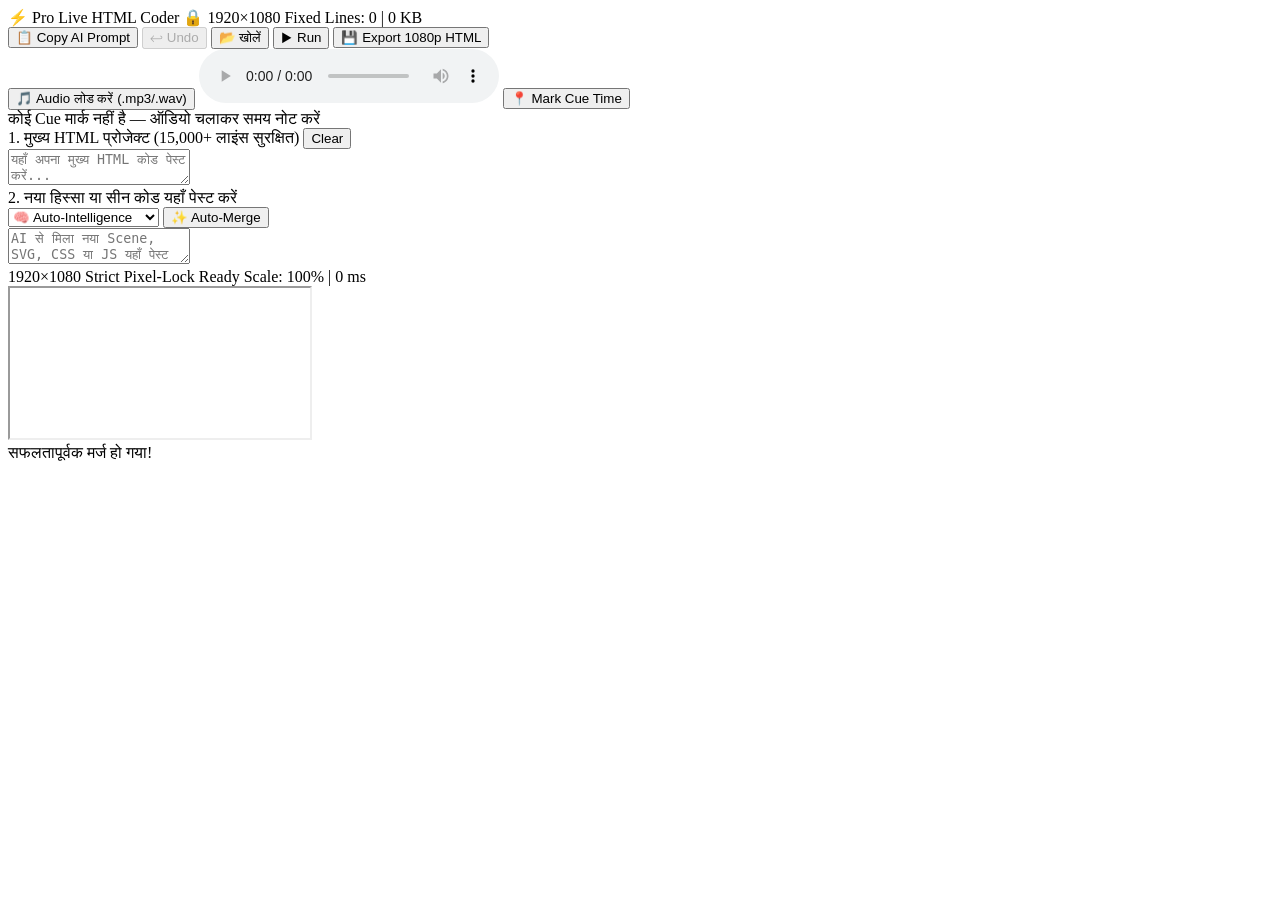
==== index.html @ ef99fb15 "Create index.html" ====
<!DOCTYPE html>
<html lang="hi">
<head>
  <meta charset="UTF-8" />
  <meta name="viewport" content="width=device-width, initial-scale=1.0" />
  <title>Pro Live HTML Coder — GitHub Studio (1920×1080 Locked)</title>
  <link rel="stylesheet" href="style.css" />
</head>
<body>

  <header>
    <div class="brand">
      <span>⚡ Pro Live HTML Coder</span>
      <span class="lock-pill">🔒 1920×1080 Fixed</span>
      <span class="stats" id="sizeBadge">Lines: 0 | 0 KB</span>
    </div>

    <div class="actions">
      <button onclick="copyPromptRule()" class="btn-ai" title="नई चैट में AI को देने के लिए नियम कॉपी करें">📋 Copy AI Prompt</button>
      <button id="undoBtn" onclick="undoMerge()" disabled title="पिछला मर्ज वापस लें">↩ Undo</button>
      <button onclick="loadFile()">📂 खोलें</button>
      <input type="file" id="fileInput" accept=".html,.htm,.txt" hidden />
      <button class="primary" onclick="renderPreview(true)">▶ Run</button>
      <button class="export-btn" onclick="downloadCode()">💾 Export 1080p HTML</button>
    </div>
  </header>

  <!-- Audio Timeline & Cue Marker Bar -->
  <div class="audio-bar">
    <button onclick="document.getElementById('audioInput').click()">🎵 Audio लोड करें (.mp3/.wav)</button>
    <input type="file" id="audioInput" accept="audio/*" hidden />
    <audio id="audioPlayer" controls></audio>
    <button class="cue-btn" onclick="markAudioCue()">📍 Mark Cue Time</button>
    <div class="cue-list" id="cueList">कोई Cue मार्क नहीं है — ऑडियो चलाकर समय नोट करें</div>
  </div>

  <main>
    <!-- Left Column: Code Editor + Smart Snippet Merger -->
    <div class="left-pane">
      <div class="editor-box">
        <div class="box-header">
          <span>1. मुख्य HTML प्रोजेक्ट (15,000+ लाइंस सुरक्षित)</span>
          <button onclick="clearMain()" class="mini-btn">Clear</button>
        </div>
        <textarea id="mainCode" spellcheck="false" placeholder="यहाँ अपना मुख्य HTML कोड पेस्ट करें..."></textarea>
      </div>

      <div class="snippet-box">
        <div class="box-header">
          <span>2. नया हिस्सा या सीन कोड यहाँ पेस्ट करें</span>
          <div class="merge-controls">
            <select id="sceneSelector" title="कहाँ मर्ज करना है">
              <option value="auto">🧠 Auto-Intelligence</option>
              <option value="cursor">📍 At Cursor Position</option>
              <option value="bodyEnd">⬇ End of &lt;/body&gt;</option>
            </select>
            <button class="ai-merge-btn" onclick="intelligentMerge()">✨ Auto-Merge</button>
          </div>
        </div>
        <textarea id="snippetCode" spellcheck="false" placeholder="AI से मिला नया Scene, SVG, CSS या JS यहाँ पेस्ट करें और 'Auto-Merge' दबाएं..."></textarea>
      </div>
    </div>

    <!-- Right Column: Strict 1920x1080 Live Preview -->
    <div class="right-pane">
      <div class="preview-toolbar">
        <span id="statusText">1920×1080 Strict Pixel-Lock Ready</span>
        <span id="renderTime">Scale: 100% | 0 ms</span>
      </div>
      <div class="canvas-wrapper" id="canvasWrapper">
        <div id="stageScaler">
          <iframe id="previewFrame" sandbox="allow-scripts allow-same-origin allow-modals"></iframe>
        </div>
      </div>
    </div>
  </main>

  <div id="toast">सफलतापूर्वक मर्ज हो गया!</div>

  <script src="engine.js"></script>
</body>
</html>
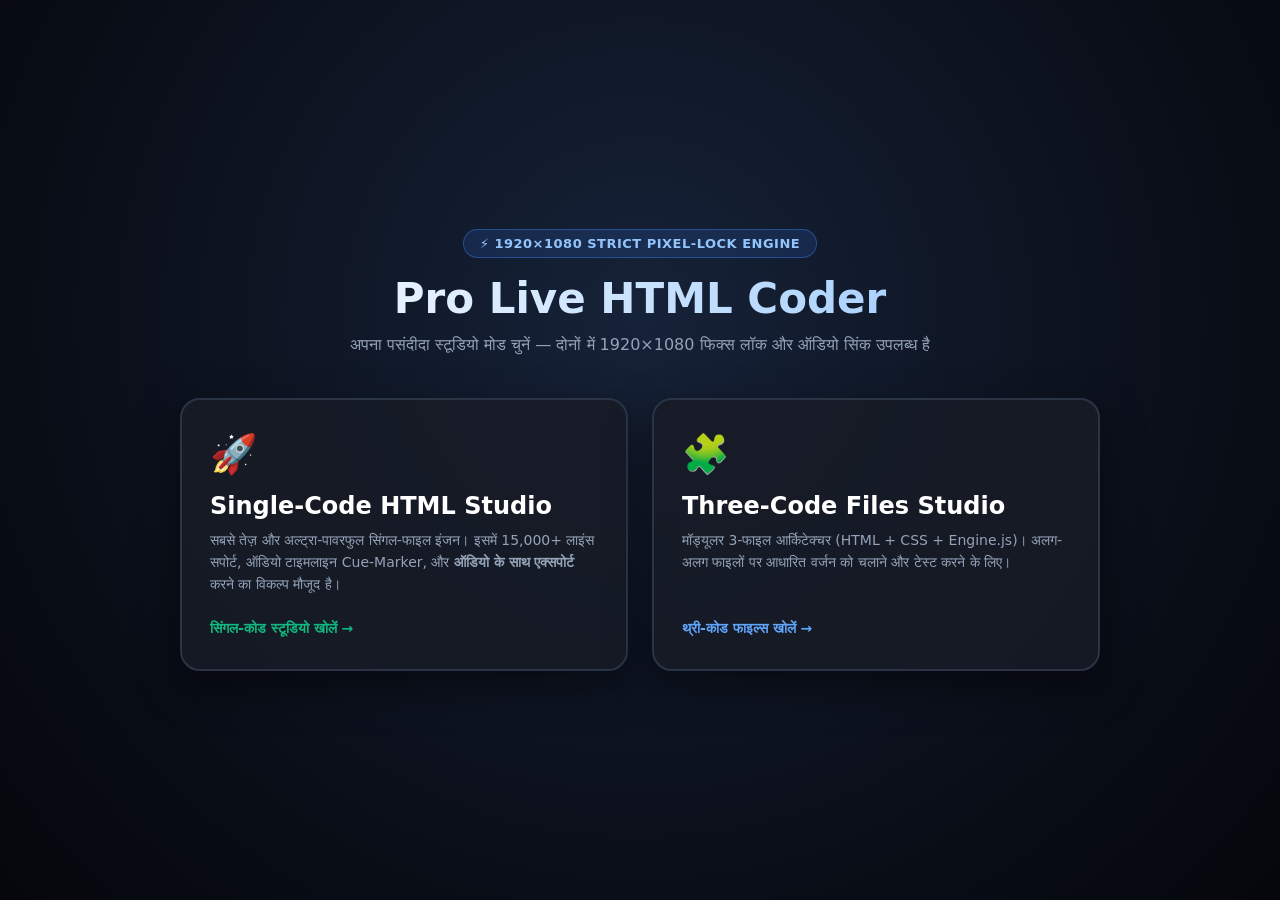
==== commit 2ef23fef: "Create index.html" ====
--- a/index.html
+++ b/index.html
@@ -3,80 +3,139 @@
 <head>
   <meta charset="UTF-8" />
   <meta name="viewport" content="width=device-width, initial-scale=1.0" />
-  <title>Pro Live HTML Coder — GitHub Studio (1920×1080 Locked)</title>
-  <link rel="stylesheet" href="style.css" />
+  <title>Pro Live HTML Coder — Studio Hub</title>
+  <style>
+    * { box-sizing: border-box; margin: 0; padding: 0; }
+    body {
+      font-family: system-ui, -apple-system, sans-serif;
+      background: radial-gradient(circle at 50% 35%, #162238 0%, #090d16 70%, #05070c 100%);
+      color: #f8fafc;
+      height: 100vh;
+      display: flex;
+      flex-direction: column;
+      align-items: center;
+      justify-content: center;
+      padding: 20px;
+    }
+    .hub-container {
+      max-width: 920px;
+      width: 100%;
+      text-align: center;
+    }
+    .badge {
+      display: inline-block;
+      padding: 6px 16px;
+      border-radius: 999px;
+      background: rgba(59, 130, 246, 0.15);
+      border: 1px solid rgba(59, 130, 246, 0.4);
+      color: #93c5fd;
+      font-size: 13px;
+      font-weight: 700;
+      margin-bottom: 16px;
+      letter-spacing: 0.5px;
+    }
+    h1 {
+      font-size: 42px;
+      font-weight: 800;
+      margin-bottom: 12px;
+      background: linear-gradient(90deg, #ffffff, #93c5fd);
+      -webkit-background-clip: text;
+      -webkit-text-fill-color: transparent;
+    }
+    p.subtitle {
+      color: #94a3b8;
+      font-size: 16px;
+      margin-bottom: 44px;
+    }
+    .cards-grid {
+      display: grid;
+      grid-template-columns: repeat(auto-fit, minmax(340px, 1fr));
+      gap: 24px;
+    }
+    .studio-btn {
+      text-decoration: none;
+      background: rgba(23, 28, 38, 0.85);
+      border: 2px solid #2b3445;
+      border-radius: 20px;
+      padding: 32px 28px;
+      text-align: left;
+      color: #f8fafc;
+      transition: all 0.25s ease;
+      display: flex;
+      flex-direction: column;
+      justify-content: space-between;
+      box-shadow: 0 16px 40px rgba(0, 0, 0, 0.5);
+    }
+    .studio-btn:hover {
+      transform: translateY(-6px);
+      border-color: #10b981;
+      background: rgba(28, 36, 50, 0.95);
+      box-shadow: 0 20px 50px rgba(16, 185, 129, 0.2);
+    }
+    .studio-btn.multi:hover {
+      border-color: #3b82f6;
+      box-shadow: 0 20px 50px rgba(59, 130, 246, 0.2);
+    }
+    .icon-box {
+      font-size: 38px;
+      margin-bottom: 16px;
+    }
+    .card-title {
+      font-size: 24px;
+      font-weight: 800;
+      margin-bottom: 10px;
+      color: #ffffff;
+    }
+    .card-desc {
+      font-size: 14px;
+      color: #94a3b8;
+      line-height: 1.55;
+      margin-bottom: 24px;
+    }
+    .launch-tag {
+      display: inline-flex;
+      align-items: center;
+      gap: 8px;
+      font-size: 14px;
+      font-weight: 700;
+      color: #10b981;
+    }
+    .studio-btn.multi .launch-tag {
+      color: #60a5fa;
+    }
+  </style>
 </head>
 <body>
+  <div class="hub-container">
+    <div class="badge">⚡ 1920×1080 STRICT PIXEL-LOCK ENGINE</div>
+    <h1>Pro Live HTML Coder</h1>
+    <p class="subtitle">अपना पसंदीदा स्टूडियो मोड चुनें — दोनों में 1920×1080 फिक्स लॉक और ऑडियो सिंक उपलब्ध है</p>
 
-  <header>
-    <div class="brand">
-      <span>⚡ Pro Live HTML Coder</span>
-      <span class="lock-pill">🔒 1920×1080 Fixed</span>
-      <span class="stats" id="sizeBadge">Lines: 0 | 0 KB</span>
-    </div>
-
-    <div class="actions">
-      <button onclick="copyPromptRule()" class="btn-ai" title="नई चैट में AI को देने के लिए नियम कॉपी करें">📋 Copy AI Prompt</button>
-      <button id="undoBtn" onclick="undoMerge()" disabled title="पिछला मर्ज वापस लें">↩ Undo</button>
-      <button onclick="loadFile()">📂 खोलें</button>
-      <input type="file" id="fileInput" accept=".html,.htm,.txt" hidden />
-      <button class="primary" onclick="renderPreview(true)">▶ Run</button>
-      <button class="export-btn" onclick="downloadCode()">💾 Export 1080p HTML</button>
-    </div>
-  </header>
-
-  <!-- Audio Timeline & Cue Marker Bar -->
-  <div class="audio-bar">
-    <button onclick="document.getElementById('audioInput').click()">🎵 Audio लोड करें (.mp3/.wav)</button>
-    <input type="file" id="audioInput" accept="audio/*" hidden />
-    <audio id="audioPlayer" controls></audio>
-    <button class="cue-btn" onclick="markAudioCue()">📍 Mark Cue Time</button>
-    <div class="cue-list" id="cueList">कोई Cue मार्क नहीं है — ऑडियो चलाकर समय नोट करें</div>
-  </div>
-
-  <main>
-    <!-- Left Column: Code Editor + Smart Snippet Merger -->
-    <div class="left-pane">
-      <div class="editor-box">
-        <div class="box-header">
-          <span>1. मुख्य HTML प्रोजेक्ट (15,000+ लाइंस सुरक्षित)</span>
-          <button onclick="clearMain()" class="mini-btn">Clear</button>
-        </div>
-        <textarea id="mainCode" spellcheck="false" placeholder="यहाँ अपना मुख्य HTML कोड पेस्ट करें..."></textarea>
-      </div>
-
-      <div class="snippet-box">
-        <div class="box-header">
-          <span>2. नया हिस्सा या सीन कोड यहाँ पेस्ट करें</span>
-          <div class="merge-controls">
-            <select id="sceneSelector" title="कहाँ मर्ज करना है">
-              <option value="auto">🧠 Auto-Intelligence</option>
-              <option value="cursor">📍 At Cursor Position</option>
-              <option value="bodyEnd">⬇ End of &lt;/body&gt;</option>
-            </select>
-            <button class="ai-merge-btn" onclick="intelligentMerge()">✨ Auto-Merge</button>
+    <div class="cards-grid">
+      <!-- Button 1: Single-File Ultra Power Studio -->
+      <a href="single.html" class="studio-btn">
+        <div>
+          <div class="icon-box">🚀</div>
+          <div class="card-title">Single-Code HTML Studio</div>
+          <div class="card-desc">
+            सबसे तेज़ और अल्ट्रा-पावरफुल सिंगल-फाइल इंजन। इसमें 15,000+ लाइंस सपोर्ट, ऑडियो टाइमलाइन Cue-Marker, और <b>ऑडियो के साथ एक्सपोर्ट</b> करने का विकल्प मौजूद है।
           </div>
         </div>
-        <textarea id="snippetCode" spellcheck="false" placeholder="AI से मिला नया Scene, SVG, CSS या JS यहाँ पेस्ट करें और 'Auto-Merge' दबाएं..."></textarea>
-      </div>
+        <div class="launch-tag">सिंगल-कोड स्टूडियो खोलें →</div>
+      </a>
+
+      <!-- Button 2: 3-File Modular Studio -->
+      <a href="multi.html" class="studio-btn multi">
+        <div>
+          <div class="icon-box">🧩</div>
+          <div class="card-title">Three-Code Files Studio</div>
+          <div class="card-desc">
+            मॉड्यूलर 3-फाइल आर्किटेक्चर (HTML + CSS + Engine.js)। अलग-अलग फाइलों पर आधारित वर्जन को चलाने और टेस्ट करने के लिए।
+          </div>
+        </div>
+        <div class="launch-tag">थ्री-कोड फाइल्स खोलें →</div>
+      </a>
     </div>
-
-    <!-- Right Column: Strict 1920x1080 Live Preview -->
-    <div class="right-pane">
-      <div class="preview-toolbar">
-        <span id="statusText">1920×1080 Strict Pixel-Lock Ready</span>
-        <span id="renderTime">Scale: 100% | 0 ms</span>
-      </div>
-      <div class="canvas-wrapper" id="canvasWrapper">
-        <div id="stageScaler">
-          <iframe id="previewFrame" sandbox="allow-scripts allow-same-origin allow-modals"></iframe>
-        </div>
-      </div>
-    </div>
-  </main>
-
-  <div id="toast">सफलतापूर्वक मर्ज हो गया!</div>
-
-  <script src="engine.js"></script>
+  </div>
 </body>
 </html>
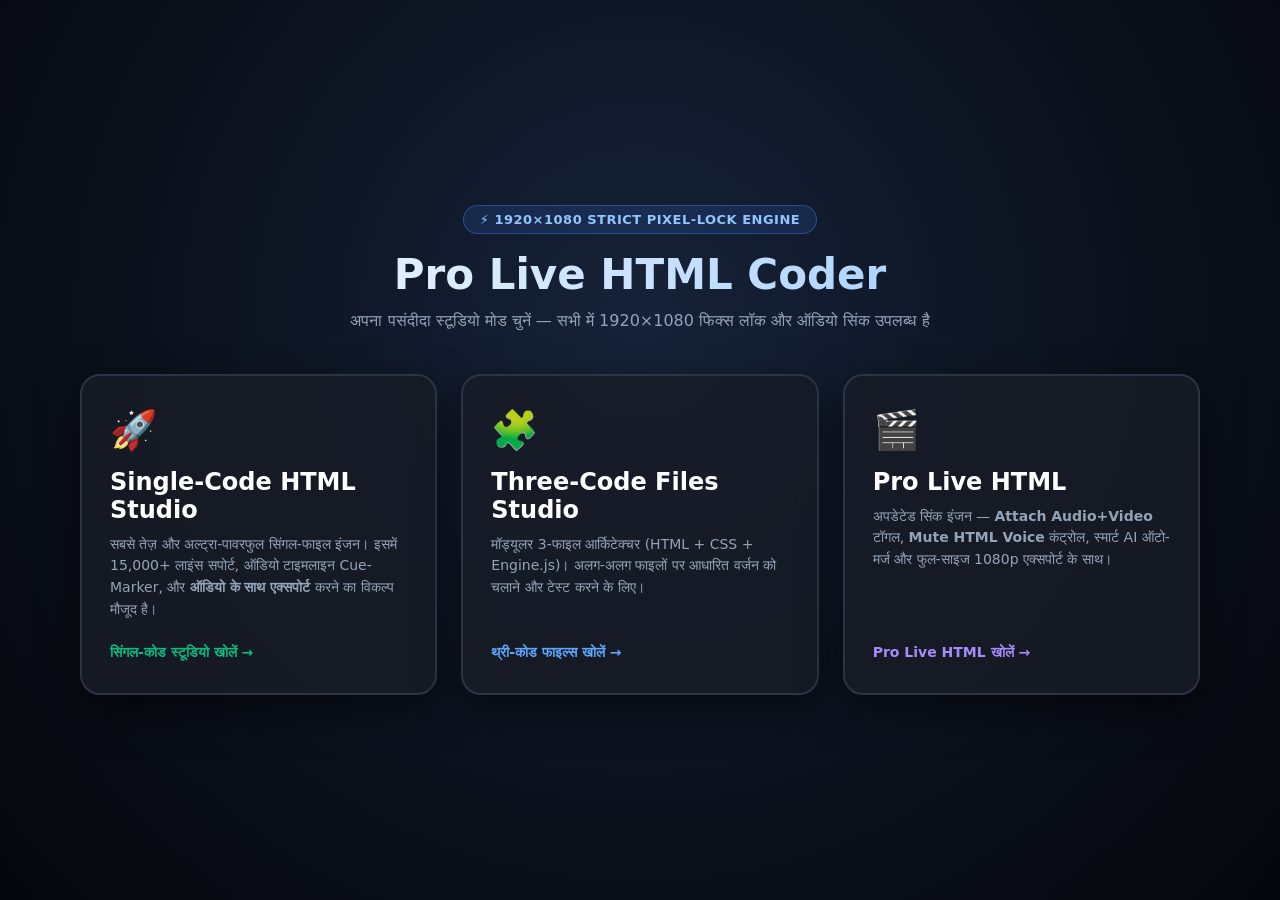
==== commit d3d4e0a0: "Update index.html" ====
--- a/index.html
+++ b/index.html
@@ -10,7 +10,7 @@
       font-family: system-ui, -apple-system, sans-serif;
       background: radial-gradient(circle at 50% 35%, #162238 0%, #090d16 70%, #05070c 100%);
       color: #f8fafc;
-      height: 100vh;
+      min-height: 100vh;
       display: flex;
       flex-direction: column;
       align-items: center;
@@ -18,7 +18,7 @@
       padding: 20px;
     }
     .hub-container {
-      max-width: 920px;
+      max-width: 1120px;
       width: 100%;
       text-align: center;
     }
@@ -49,7 +49,7 @@
     }
     .cards-grid {
       display: grid;
-      grid-template-columns: repeat(auto-fit, minmax(340px, 1fr));
+      grid-template-columns: repeat(auto-fit, minmax(300px, 1fr));
       gap: 24px;
     }
     .studio-btn {
@@ -75,6 +75,10 @@
     .studio-btn.multi:hover {
       border-color: #3b82f6;
       box-shadow: 0 20px 50px rgba(59, 130, 246, 0.2);
+    }
+    .studio-btn.pro-live:hover {
+      border-color: #8b5cf6;
+      box-shadow: 0 20px 50px rgba(139, 92, 246, 0.25);
     }
     .icon-box {
       font-size: 38px;
@@ -103,13 +107,16 @@
     .studio-btn.multi .launch-tag {
       color: #60a5fa;
     }
+    .studio-btn.pro-live .launch-tag {
+      color: #a78bfa;
+    }
   </style>
 </head>
 <body>
   <div class="hub-container">
     <div class="badge">⚡ 1920×1080 STRICT PIXEL-LOCK ENGINE</div>
     <h1>Pro Live HTML Coder</h1>
-    <p class="subtitle">अपना पसंदीदा स्टूडियो मोड चुनें — दोनों में 1920×1080 फिक्स लॉक और ऑडियो सिंक उपलब्ध है</p>
+    <p class="subtitle">अपना पसंदीदा स्टूडियो मोड चुनें — सभी में 1920×1080 फिक्स लॉक और ऑडियो सिंक उपलब्ध है</p>
 
     <div class="cards-grid">
       <!-- Button 1: Single-File Ultra Power Studio -->
@@ -135,6 +142,18 @@
         </div>
         <div class="launch-tag">थ्री-कोड फाइल्स खोलें →</div>
       </a>
+
+      <!-- Button 3: Pro Live HTML (Attach Audio+Video + Mute HTML Voice) -->
+      <a href="pro-live.html" class="studio-btn pro-live">
+        <div>
+          <div class="icon-box">🎬</div>
+          <div class="card-title">Pro Live HTML</div>
+          <div class="card-desc">
+            अपडेटेड सिंक इंजन — <b>Attach Audio+Video</b> टॉगल, <b>Mute HTML Voice</b> कंट्रोल, स्मार्ट AI ऑटो-मर्ज और फुल-साइज 1080p एक्सपोर्ट के साथ।
+          </div>
+        </div>
+        <div class="launch-tag">Pro Live HTML खोलें →</div>
+      </a>
     </div>
   </div>
 </body>
